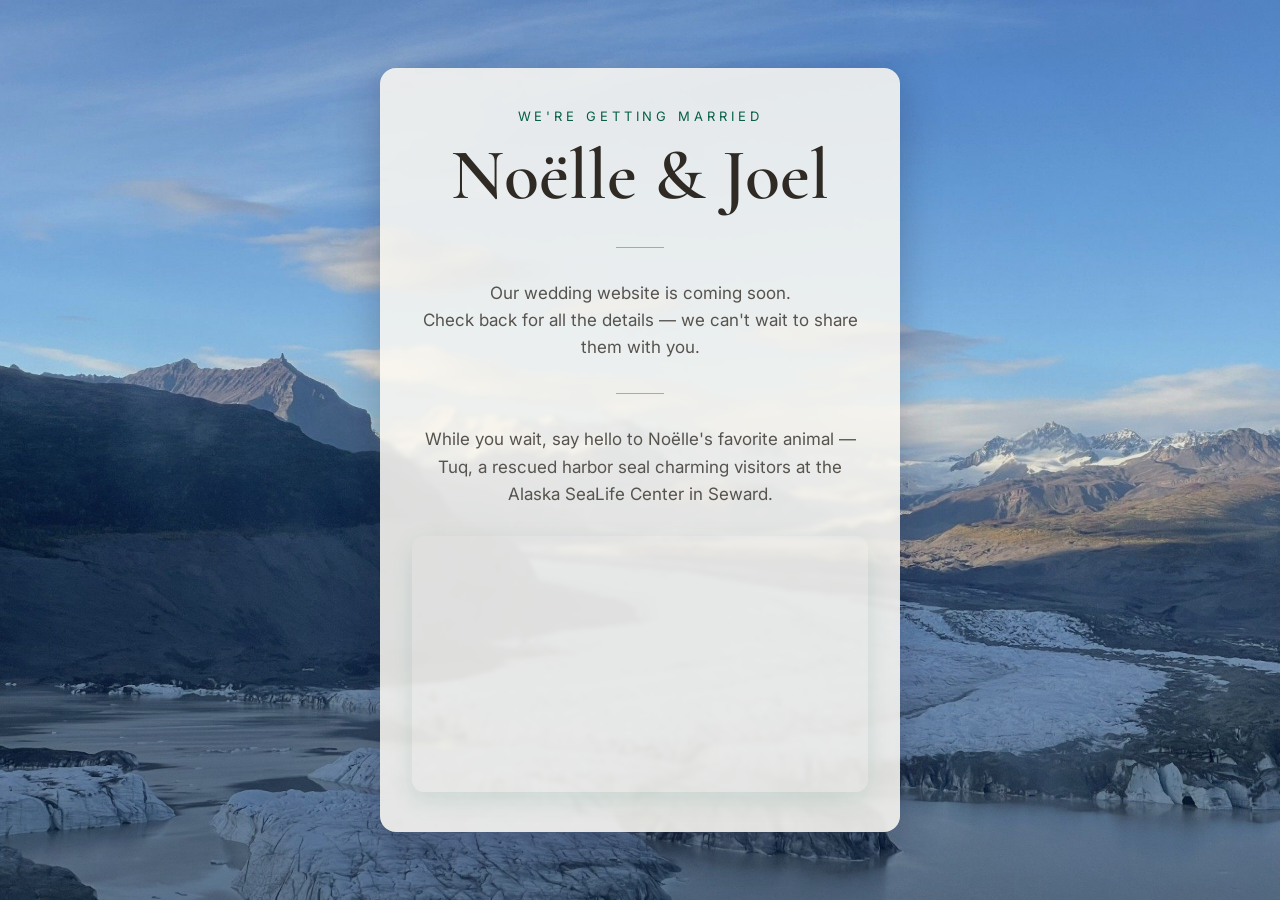
==== index.html @ d9c772d9 "Fix landscape/short-viewport overflow clipping" ====
<!DOCTYPE html>
<html lang="en">
<head>
<meta charset="UTF-8">
<meta name="viewport" content="width=device-width, initial-scale=1.0">
<title>Noëlle &amp; Joel</title>
<meta name="description" content="Our wedding website is coming soon.">
<link rel="preconnect" href="https://fonts.googleapis.com">
<link rel="preconnect" href="https://fonts.gstatic.com" crossorigin>
<link href="https://fonts.googleapis.com/css2?family=Cormorant+Garamond:wght@500;600&family=Inter:wght@400;500&display=swap" rel="stylesheet">
<link rel="icon" href="data:image/svg+xml,%3Csvg xmlns='http://www.w3.org/2000/svg' viewBox='0 0 100 100'%3E%3Ctext y='.9em' font-size='90'%3E%F0%9F%92%8D%3C/text%3E%3C/svg%3E">
<style>
  :root {
    --background: #3a3160;
    --foreground: #2f2a24;
    --accent: #065f46;
  }

  * {
    box-sizing: border-box;
  }

  html {
    height: 100%;
  }

  body {
    margin: 0;
    min-height: 100%;
    display: flex;
    align-items: center;
    justify-content: center;
    background-color: var(--background);
    background-image:
      linear-gradient(180deg, rgba(20, 30, 45, 0.15) 0%, rgba(20, 30, 45, 0.05) 40%, rgba(10, 15, 25, 0.35) 100%),
      url("images/glacier.jpg");
    background-size: cover, cover;
    background-position: center, center 55%;
    background-repeat: no-repeat, no-repeat;
    background-attachment: fixed, fixed;
    color: var(--foreground);
    font-family: 'Inter', sans-serif;
    text-align: center;
    padding: 24px;
  }

  main {
    max-width: 520px;
    width: 100%;
    background: rgba(250, 247, 242, 0.88);
    border-radius: 16px;
    padding: 40px 32px;
    box-shadow: 0 12px 40px rgba(20, 12, 40, 0.25);
    backdrop-filter: blur(2px);
  }

  /* Short/landscape viewports (e.g. a phone turned sideways): the card is
     often taller than the screen. Top-align instead of centering so the
     overflow scrolls naturally instead of clipping off-screen, and trim
     the padding/spacing so there's less to scroll through. */
  @media (max-height: 500px) {
    body {
      align-items: flex-start;
      background-attachment: scroll, scroll;
      padding: 16px;
    }

    main {
      margin: 8px auto;
      padding: 24px 20px;
    }

    h1 {
      font-size: clamp(2rem, 6vw, 3rem);
    }

    .tagline {
      margin-top: 16px;
    }

    .divider {
      margin: 20px auto;
    }

    .video-wrap {
      margin-top: 20px;
    }
  }

  /* iOS Safari handles `background-attachment: fixed` poorly on any touch
     device; use normal scrolling backgrounds there regardless of height. */
  @media (hover: none) and (pointer: coarse) {
    body {
      background-attachment: scroll, scroll;
    }
  }

  .eyebrow {
    margin: 0 0 12px;
    font-size: 13px;
    letter-spacing: 0.3em;
    text-transform: uppercase;
    color: var(--accent);
  }

  h1 {
    margin: 0;
    font-family: 'Cormorant Garamond', serif;
    font-weight: 600;
    font-size: clamp(2.75rem, 8vw, 4.5rem);
    line-height: 1.1;
  }

  .tagline {
    margin: 24px 0 0;
    font-size: 17px;
    line-height: 1.6;
    color: #57534e;
  }

  .divider {
    width: 48px;
    height: 1px;
    background: var(--accent);
    opacity: 0.4;
    margin: 32px auto;
  }

  .video-wrap {
    margin-top: 28px;
    border-radius: 12px;
    overflow: hidden;
    aspect-ratio: 16 / 9;
    box-shadow: 0 8px 24px rgba(6, 95, 70, 0.12);
  }

  .video-wrap iframe {
    width: 100%;
    height: 100%;
    border: 0;
    display: block;
  }
</style>
</head>
<body>
  <main>
    <p class="eyebrow">We're getting married</p>
    <h1>Noëlle &amp; Joel</h1>
    <div class="divider"></div>
    <p class="tagline">
      Our wedding website is coming soon.<br>
      Check back for all the details — we can't wait to share them with you.
    </p>

    <div class="divider"></div>
    <p class="tagline">
      While you wait, say hello to Noëlle's favorite animal — Tuq, a rescued
      harbor seal charming visitors at the Alaska SeaLife Center in Seward.
    </p>
    <div class="video-wrap">
      <iframe
        src="https://www.youtube.com/embed/R7MkkPvzpl0"
        title="Tuq the harbor seal at the Alaska SeaLife Center"
        allow="accelerometer; autoplay; clipboard-write; encrypted-media; gyroscope; picture-in-picture"
        allowfullscreen
      ></iframe>
    </div>
  </main>
</body>
</html>
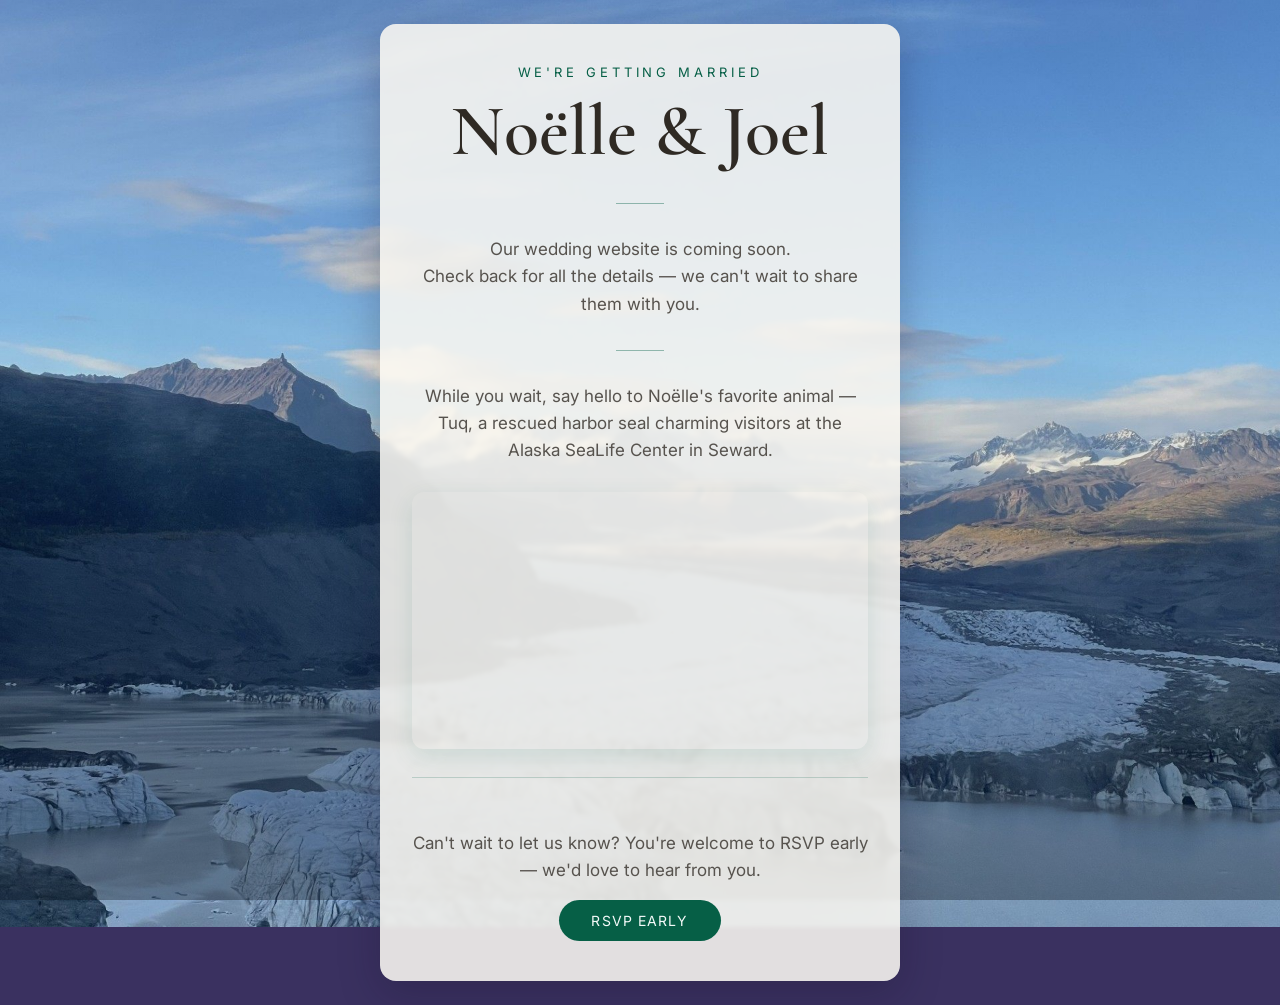
==== commit b4b2904a: "Add early RSVP form with plus-one/children fields and guidance text" ====
--- a/index.html
+++ b/index.html
@@ -9,138 +9,7 @@
 <link rel="preconnect" href="https://fonts.gstatic.com" crossorigin>
 <link href="https://fonts.googleapis.com/css2?family=Cormorant+Garamond:wght@500;600&family=Inter:wght@400;500&display=swap" rel="stylesheet">
 <link rel="icon" href="data:image/svg+xml,%3Csvg xmlns='http://www.w3.org/2000/svg' viewBox='0 0 100 100'%3E%3Ctext y='.9em' font-size='90'%3E%F0%9F%92%8D%3C/text%3E%3C/svg%3E">
-<style>
-  :root {
-    --background: #3a3160;
-    --foreground: #2f2a24;
-    --accent: #065f46;
-  }
-
-  * {
-    box-sizing: border-box;
-  }
-
-  html {
-    height: 100%;
-  }
-
-  body {
-    margin: 0;
-    min-height: 100%;
-    display: flex;
-    align-items: center;
-    justify-content: center;
-    background-color: var(--background);
-    background-image:
-      linear-gradient(180deg, rgba(20, 30, 45, 0.15) 0%, rgba(20, 30, 45, 0.05) 40%, rgba(10, 15, 25, 0.35) 100%),
-      url("images/glacier.jpg");
-    background-size: cover, cover;
-    background-position: center, center 55%;
-    background-repeat: no-repeat, no-repeat;
-    background-attachment: fixed, fixed;
-    color: var(--foreground);
-    font-family: 'Inter', sans-serif;
-    text-align: center;
-    padding: 24px;
-  }
-
-  main {
-    max-width: 520px;
-    width: 100%;
-    background: rgba(250, 247, 242, 0.88);
-    border-radius: 16px;
-    padding: 40px 32px;
-    box-shadow: 0 12px 40px rgba(20, 12, 40, 0.25);
-    backdrop-filter: blur(2px);
-  }
-
-  /* Short/landscape viewports (e.g. a phone turned sideways): the card is
-     often taller than the screen. Top-align instead of centering so the
-     overflow scrolls naturally instead of clipping off-screen, and trim
-     the padding/spacing so there's less to scroll through. */
-  @media (max-height: 500px) {
-    body {
-      align-items: flex-start;
-      background-attachment: scroll, scroll;
-      padding: 16px;
-    }
-
-    main {
-      margin: 8px auto;
-      padding: 24px 20px;
-    }
-
-    h1 {
-      font-size: clamp(2rem, 6vw, 3rem);
-    }
-
-    .tagline {
-      margin-top: 16px;
-    }
-
-    .divider {
-      margin: 20px auto;
-    }
-
-    .video-wrap {
-      margin-top: 20px;
-    }
-  }
-
-  /* iOS Safari handles `background-attachment: fixed` poorly on any touch
-     device; use normal scrolling backgrounds there regardless of height. */
-  @media (hover: none) and (pointer: coarse) {
-    body {
-      background-attachment: scroll, scroll;
-    }
-  }
-
-  .eyebrow {
-    margin: 0 0 12px;
-    font-size: 13px;
-    letter-spacing: 0.3em;
-    text-transform: uppercase;
-    color: var(--accent);
-  }
-
-  h1 {
-    margin: 0;
-    font-family: 'Cormorant Garamond', serif;
-    font-weight: 600;
-    font-size: clamp(2.75rem, 8vw, 4.5rem);
-    line-height: 1.1;
-  }
-
-  .tagline {
-    margin: 24px 0 0;
-    font-size: 17px;
-    line-height: 1.6;
-    color: #57534e;
-  }
-
-  .divider {
-    width: 48px;
-    height: 1px;
-    background: var(--accent);
-    opacity: 0.4;
-    margin: 32px auto;
-  }
-
-  .video-wrap {
-    margin-top: 28px;
-    border-radius: 12px;
-    overflow: hidden;
-    aspect-ratio: 16 / 9;
-    box-shadow: 0 8px 24px rgba(6, 95, 70, 0.12);
-  }
-
-  .video-wrap iframe {
-    width: 100%;
-    height: 100%;
-    border: 0;
-    display: block;
-  }
-</style>
+<link rel="stylesheet" href="styles.css">
 </head>
 <body>
   <main>
@@ -165,6 +34,14 @@
         allowfullscreen
       ></iframe>
     </div>
+
+    <div class="rsvp-callout">
+      <p class="tagline">
+        Can't wait to let us know? You're welcome to RSVP early —
+        we'd love to hear from you.
+      </p>
+      <a class="button" href="rsvp.html">RSVP Early</a>
+    </div>
   </main>
 </body>
 </html>
--- a/styles.css
+++ b/styles.css
@@ -0,0 +1,296 @@
+:root {
+  --background: #3a3160;
+  --foreground: #2f2a24;
+  --accent: #065f46;
+}
+
+* {
+  box-sizing: border-box;
+}
+
+html {
+  height: 100%;
+}
+
+body {
+  margin: 0;
+  min-height: 100%;
+  display: flex;
+  align-items: center;
+  justify-content: center;
+  background-color: var(--background);
+  background-image:
+    linear-gradient(180deg, rgba(20, 30, 45, 0.15) 0%, rgba(20, 30, 45, 0.05) 40%, rgba(10, 15, 25, 0.35) 100%),
+    url("images/glacier.jpg");
+  background-size: cover, cover;
+  background-position: center, center 55%;
+  background-repeat: no-repeat, no-repeat;
+  background-attachment: fixed, fixed;
+  color: var(--foreground);
+  font-family: 'Inter', sans-serif;
+  text-align: center;
+  padding: 24px;
+}
+
+main {
+  max-width: 520px;
+  width: 100%;
+  background: rgba(250, 247, 242, 0.88);
+  border-radius: 16px;
+  padding: 40px 32px;
+  box-shadow: 0 12px 40px rgba(20, 12, 40, 0.25);
+  backdrop-filter: blur(2px);
+}
+
+/* Short/landscape viewports (e.g. a phone turned sideways): the card is
+   often taller than the screen. Top-align instead of centering so the
+   overflow scrolls naturally instead of clipping off-screen, and trim
+   the padding/spacing so there's less to scroll through. */
+@media (max-height: 500px) {
+  body {
+    align-items: flex-start;
+    background-attachment: scroll, scroll;
+    padding: 16px;
+  }
+
+  main {
+    margin: 8px auto;
+    padding: 24px 20px;
+  }
+
+  h1 {
+    font-size: clamp(2rem, 6vw, 3rem);
+  }
+
+  .tagline {
+    margin-top: 16px;
+  }
+
+  .divider {
+    margin: 20px auto;
+  }
+
+  .video-wrap {
+    margin-top: 20px;
+  }
+}
+
+/* iOS Safari handles `background-attachment: fixed` poorly on any touch
+   device; use normal scrolling backgrounds there regardless of height. */
+@media (hover: none) and (pointer: coarse) {
+  body {
+    background-attachment: scroll, scroll;
+  }
+}
+
+.eyebrow {
+  margin: 0 0 12px;
+  font-size: 13px;
+  letter-spacing: 0.3em;
+  text-transform: uppercase;
+  color: var(--accent);
+}
+
+h1 {
+  margin: 0;
+  font-family: 'Cormorant Garamond', serif;
+  font-weight: 600;
+  font-size: clamp(2.75rem, 8vw, 4.5rem);
+  line-height: 1.1;
+}
+
+.tagline {
+  margin: 24px 0 0;
+  font-size: 17px;
+  line-height: 1.6;
+  color: #57534e;
+}
+
+.divider {
+  width: 48px;
+  height: 1px;
+  background: var(--accent);
+  opacity: 0.4;
+  margin: 32px auto;
+}
+
+.note {
+  margin: 16px 0 0;
+  padding: 12px 16px;
+  font-size: 14px;
+  line-height: 1.5;
+  color: var(--accent);
+  background: rgba(6, 95, 70, 0.08);
+  border-radius: 8px;
+}
+
+.video-wrap {
+  margin-top: 28px;
+  border-radius: 12px;
+  overflow: hidden;
+  aspect-ratio: 16 / 9;
+  box-shadow: 0 8px 24px rgba(6, 95, 70, 0.12);
+}
+
+.video-wrap iframe {
+  width: 100%;
+  height: 100%;
+  border: 0;
+  display: block;
+}
+
+/* RSVP early callout block on the home page */
+.rsvp-callout {
+  margin-top: 28px;
+  padding-top: 28px;
+  border-top: 1px solid rgba(6, 95, 70, 0.2);
+}
+
+.button {
+  display: inline-block;
+  margin-top: 16px;
+  padding: 12px 32px;
+  border-radius: 999px;
+  background: var(--accent);
+  color: #f4faf9;
+  font-size: 14px;
+  letter-spacing: 0.08em;
+  text-transform: uppercase;
+  text-decoration: none;
+  transition: background-color 0.15s ease;
+}
+
+.button:hover {
+  background: #054a37;
+}
+
+.back-link {
+  display: inline-block;
+  margin-bottom: 20px;
+  font-size: 13px;
+  letter-spacing: 0.05em;
+  color: #57534e;
+  text-decoration: none;
+}
+
+.back-link:hover {
+  color: var(--accent);
+}
+
+/* RSVP form */
+.field {
+  text-align: left;
+  margin-top: 20px;
+}
+
+.field label {
+  display: block;
+  font-size: 13px;
+  font-weight: 500;
+  letter-spacing: 0.03em;
+  color: #44403c;
+  margin-bottom: 6px;
+}
+
+.field .hint {
+  margin: 0 0 8px;
+  font-size: 13px;
+  line-height: 1.4;
+  color: #78716c;
+}
+
+.field input[type="text"],
+.field input[type="email"],
+.field input[type="tel"],
+.field textarea {
+  width: 100%;
+  padding: 10px 14px;
+  font-size: 15px;
+  font-family: inherit;
+  color: var(--foreground);
+  background: #ffffff;
+  border: 1px solid #d6d3d1;
+  border-radius: 8px;
+}
+
+.field input:focus,
+.field textarea:focus {
+  outline: none;
+  border-color: var(--accent);
+}
+
+.field textarea {
+  resize: vertical;
+  min-height: 90px;
+}
+
+.rsvp-choices {
+  display: flex;
+  gap: 10px;
+  margin-top: 8px;
+}
+
+.rsvp-choices input[type="radio"] {
+  position: absolute;
+  opacity: 0;
+  width: 0;
+  height: 0;
+}
+
+.rsvp-choices label {
+  flex: 1;
+  margin: 0;
+  padding: 12px 0;
+  text-align: center;
+  border: 1px solid #d6d3d1;
+  border-radius: 8px;
+  font-size: 14px;
+  font-weight: 500;
+  cursor: pointer;
+  transition: all 0.15s ease;
+}
+
+.rsvp-choices input[type="radio"]:checked + label {
+  background: var(--accent);
+  border-color: var(--accent);
+  color: #f4faf9;
+}
+
+.submit-button {
+  width: 100%;
+  margin-top: 28px;
+  padding: 14px;
+  border: none;
+  border-radius: 999px;
+  background: var(--accent);
+  color: #f4faf9;
+  font-size: 14px;
+  letter-spacing: 0.08em;
+  text-transform: uppercase;
+  cursor: pointer;
+  transition: background-color 0.15s ease;
+}
+
+.submit-button:hover {
+  background: #054a37;
+}
+
+.confirmation {
+  margin-top: 20px;
+  padding: 16px;
+  border-radius: 8px;
+  background: rgba(6, 95, 70, 0.1);
+  color: var(--accent);
+  font-size: 15px;
+  display: none;
+}
+
+.confirmation.visible {
+  display: block;
+}
+
+form.submitted .field,
+form.submitted .rsvp-choices,
+form.submitted .submit-button {
+  display: none;
+}
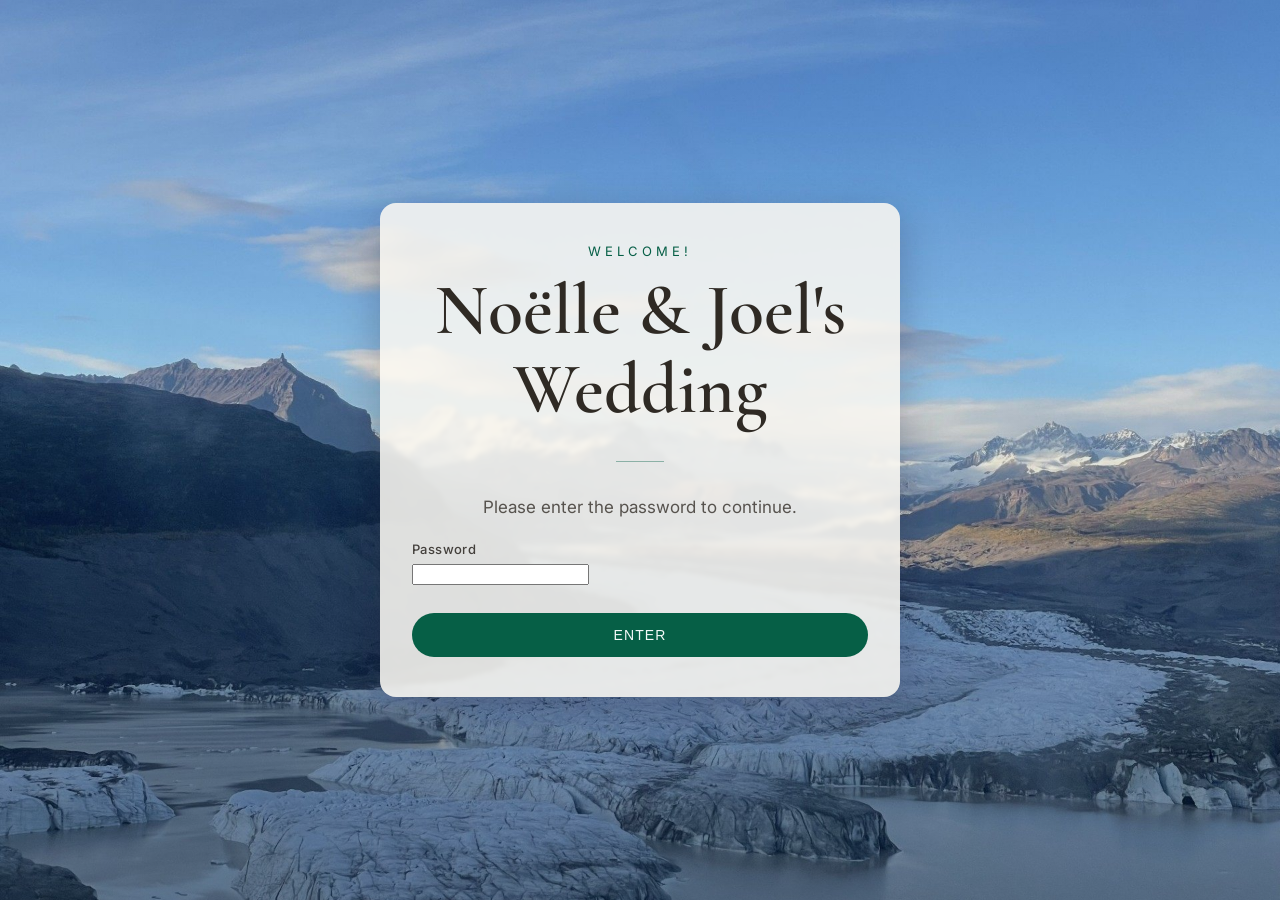
==== commit 90acf4c0: "Add password gate for site access" ====
--- a/index.html
+++ b/index.html
@@ -12,7 +12,24 @@
 <link rel="stylesheet" href="styles.css">
 </head>
 <body>
-  <main>
+<script src="auth.js"></script>
+
+  <div id="gate" class="card">
+    <p class="eyebrow">Welcome!</p>
+    <h1>Noëlle &amp; Joel's Wedding</h1>
+    <div class="divider"></div>
+    <p class="tagline">Please enter the password to continue.</p>
+    <form id="gate-form">
+      <div class="field">
+        <label for="gate-password">Password</label>
+        <input type="password" id="gate-password" name="password" required autocomplete="current-password">
+      </div>
+      <button type="submit" class="submit-button">Enter</button>
+    </form>
+    <p class="confirmation error" id="gate-error">Incorrect password — please try again.</p>
+  </div>
+
+  <main id="site-content" class="card">
     <p class="eyebrow">We're getting married</p>
     <h1>Noëlle &amp; Joel</h1>
     <div class="divider"></div>
--- a/styles.css
+++ b/styles.css
@@ -32,7 +32,7 @@
   padding: 24px;
 }
 
-main {
+.card {
   max-width: 520px;
   width: 100%;
   background: rgba(250, 247, 242, 0.88);
@@ -40,6 +40,22 @@
   padding: 40px 32px;
   box-shadow: 0 12px 40px rgba(20, 12, 40, 0.25);
   backdrop-filter: blur(2px);
+}
+
+/* Password gate: fail-closed by default (hidden real content, visible
+   gate) so there's no flash of the real page before the unlock check
+   in auth.js runs. body.unlocked is added once the right password has
+   been entered (or was already entered earlier this browser session). */
+#site-content {
+  display: none;
+}
+
+body.unlocked #site-content {
+  display: block;
+}
+
+body.unlocked #gate {
+  display: none;
 }
 
 /* Short/landscape viewports (e.g. a phone turned sideways): the card is
@@ -53,7 +69,7 @@
     padding: 16px;
   }
 
-  main {
+  .card {
     margin: 8px auto;
     padding: 24px 20px;
   }
@@ -289,6 +305,11 @@
   display: block;
 }
 
+.confirmation.error {
+  background: rgba(185, 28, 28, 0.1);
+  color: #b91c1c;
+}
+
 form.submitted .field,
 form.submitted .rsvp-choices,
 form.submitted .submit-button {
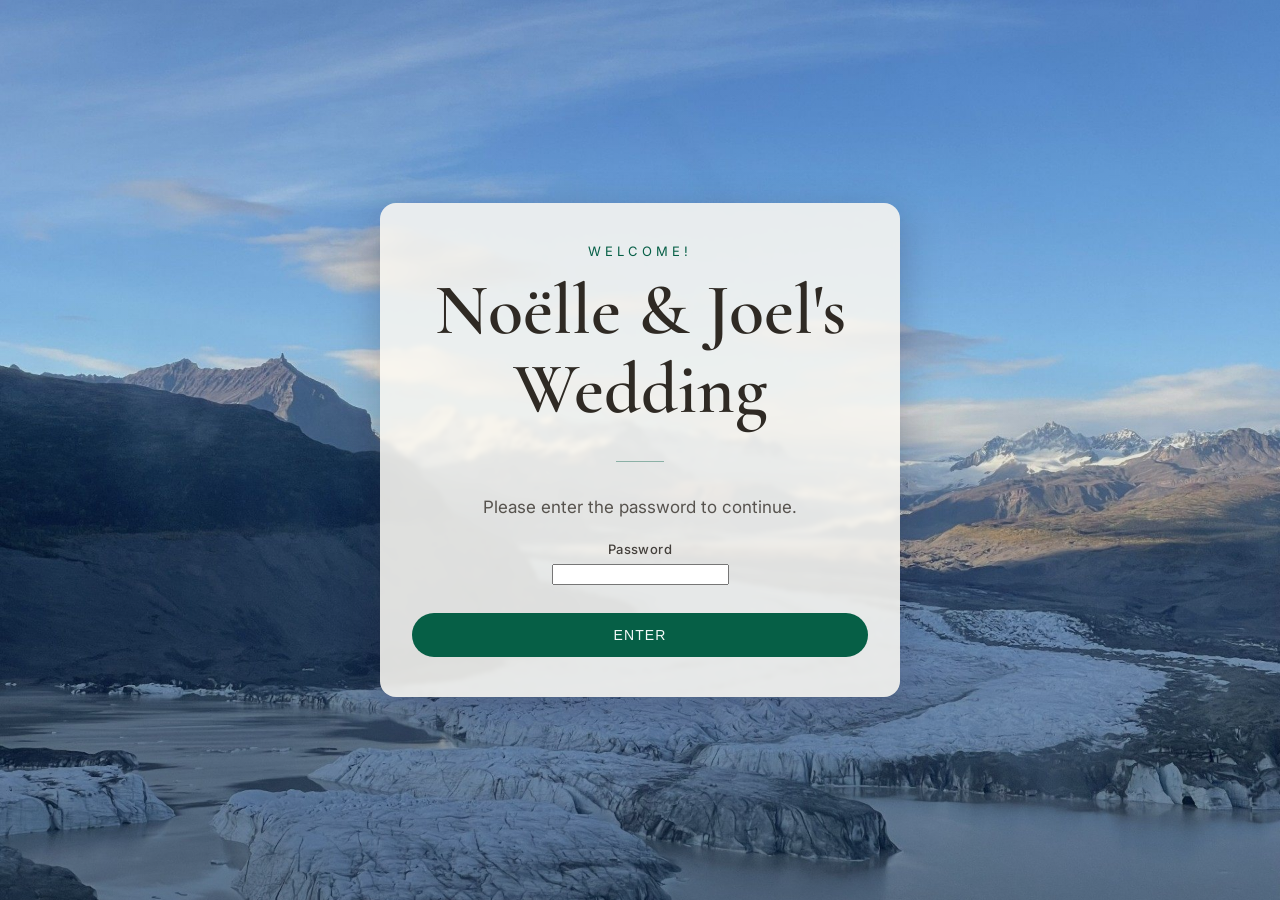
==== commit 157d20bc: "Add Where to Stay page with hotel map, neighborhood guidance, and room block banner" ====
--- a/index.html
+++ b/index.html
@@ -59,6 +59,13 @@
       </p>
       <a class="button" href="rsvp.html">RSVP Early</a>
     </div>
+
+    <div class="rsvp-callout">
+      <p class="tagline">
+        Making travel plans? Take a look at our lodging recommendations.
+      </p>
+      <a class="button" href="stay.html">Where to Stay</a>
+    </div>
   </main>
 </body>
 </html>
--- a/styles.css
+++ b/styles.css
@@ -155,11 +155,111 @@
   display: block;
 }
 
-/* RSVP early callout block on the home page */
+/* RSVP early / where to stay callout blocks on the home page */
 .rsvp-callout {
   margin-top: 28px;
   padding-top: 28px;
   border-top: 1px solid rgba(6, 95, 70, 0.2);
+}
+
+/* Where to Stay page */
+#map {
+  margin-top: 12px;
+  height: 320px;
+  width: 100%;
+  border-radius: 10px;
+  border: 1px solid #e7e5e4;
+}
+
+.leaflet-popup-content {
+  font-family: 'Inter', sans-serif;
+  font-size: 13px;
+}
+
+.ring-icon {
+  background: transparent;
+  border: none;
+}
+
+.ring-marker {
+  display: flex;
+  align-items: center;
+  justify-content: center;
+  width: 40px;
+  height: 40px;
+  font-size: 22px;
+  background: #ffffff;
+  border: 3px solid #b91c1c;
+  border-radius: 50%;
+  box-shadow: 0 2px 8px rgba(0, 0, 0, 0.45);
+}
+
+
+.stay-list {
+  list-style: none;
+  margin: 28px 0 0;
+  padding: 0;
+  display: flex;
+  flex-direction: column;
+  gap: 14px;
+}
+
+.stay-item {
+  text-align: left;
+  padding: 16px 20px;
+  border: 1px solid #e7e5e4;
+  border-radius: 10px;
+  background: rgba(255, 255, 255, 0.5);
+}
+
+.stay-item h3 {
+  margin: 0;
+  font-family: 'Cormorant Garamond', serif;
+  font-size: 22px;
+  font-weight: 600;
+  color: var(--foreground);
+}
+
+.stay-note {
+  margin: 4px 0 0;
+  font-size: 14px;
+  color: #78716c;
+}
+
+.stay-link {
+  display: inline-block;
+  margin-top: 8px;
+  font-size: 13px;
+  font-weight: 500;
+  letter-spacing: 0.03em;
+  text-transform: uppercase;
+  color: var(--accent);
+  text-decoration: none;
+}
+
+.stay-link:hover {
+  text-decoration: underline;
+}
+
+.banner {
+  margin: 20px 0;
+  padding: 16px 20px;
+  background: #fef3c7;
+  border: 2px solid #d97706;
+  border-radius: 10px;
+  font-size: 15px;
+  font-weight: 500;
+  line-height: 1.5;
+  color: #92400e;
+  text-align: center;
+}
+
+.section-heading {
+  margin: 0;
+  font-family: 'Cormorant Garamond', serif;
+  font-weight: 600;
+  font-size: 26px;
+  color: var(--foreground);
 }
 
 .button {
@@ -191,6 +291,17 @@
 
 .back-link:hover {
   color: var(--accent);
+}
+
+/* Password gate: center the field under the welcome text instead of the
+   left-aligned layout the full RSVP form uses. */
+#gate .field {
+  text-align: center;
+}
+
+#gate .field input {
+  max-width: 240px;
+  margin: 0 auto;
 }
 
 /* RSVP form */
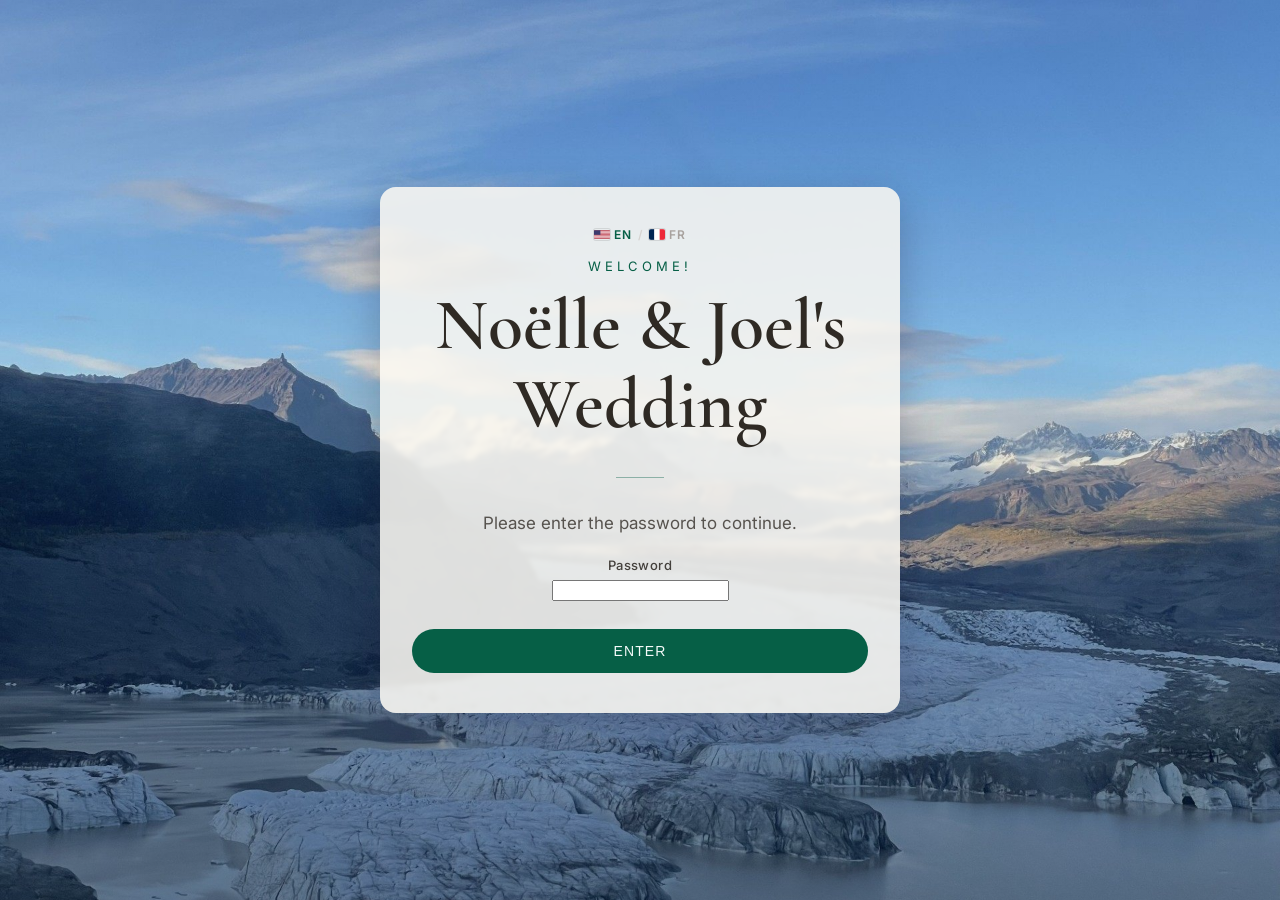
==== commit fe65c468: "Add French translation with language toggle Adds index-fr.html, rsvp-fr.html, stay-fr.html, and sche" ====
--- a/index.html
+++ b/index.html
@@ -15,6 +15,9 @@
 <script src="auth.js"></script>
 
   <div id="gate" class="card">
+    <div class="lang-toggle">
+      <a href="index.html" class="lang-current"><img class="flag" src="images/flag-us.svg" alt="">EN</a><span>/</span><a href="index-fr.html"><img class="flag" src="images/flag-fr.svg" alt="">FR</a>
+    </div>
     <p class="eyebrow">Welcome!</p>
     <h1>Noëlle &amp; Joel's Wedding</h1>
     <div class="divider"></div>
@@ -30,27 +33,16 @@
   </div>
 
   <main id="site-content" class="card">
+    <div class="lang-toggle">
+      <a href="index.html" class="lang-current"><img class="flag" src="images/flag-us.svg" alt="">EN</a><span>/</span><a href="index-fr.html"><img class="flag" src="images/flag-fr.svg" alt="">FR</a>
+    </div>
     <p class="eyebrow">We're getting married</p>
     <h1>Noëlle &amp; Joel</h1>
     <div class="divider"></div>
     <p class="tagline">
-      Our wedding website is coming soon.<br>
-      Check back for all the details — we can't wait to share them with you.
+      This site is still under construction — we're adding details as we
+      go, so check back often as the big day gets closer.
     </p>
-
-    <div class="divider"></div>
-    <p class="tagline">
-      While you wait, say hello to Noëlle's favorite animal — Tuq, a rescued
-      harbor seal charming visitors at the Alaska SeaLife Center in Seward.
-    </p>
-    <div class="video-wrap">
-      <iframe
-        src="https://www.youtube.com/embed/R7MkkPvzpl0"
-        title="Tuq the harbor seal at the Alaska SeaLife Center"
-        allow="accelerometer; autoplay; clipboard-write; encrypted-media; gyroscope; picture-in-picture"
-        allowfullscreen
-      ></iframe>
-    </div>
 
     <div class="rsvp-callout">
       <p class="tagline">
@@ -66,6 +58,27 @@
       </p>
       <a class="button" href="stay.html">Where to Stay</a>
     </div>
+
+    <div class="rsvp-callout">
+      <p class="tagline">
+        Wondering what the weekend looks like? Check out the schedule.
+      </p>
+      <a class="button" href="schedule.html">Schedule</a>
+    </div>
+
+    <div class="divider"></div>
+    <p class="tagline">
+      While you wait, say hello to Noëlle's favorite animal — Tuq, a rescued
+      harbor seal charming visitors at the Alaska SeaLife Center in Seward.
+    </p>
+    <div class="video-wrap">
+      <iframe
+        src="https://www.youtube.com/embed/R7MkkPvzpl0"
+        title="Tuq the harbor seal at the Alaska SeaLife Center"
+        allow="accelerometer; autoplay; clipboard-write; encrypted-media; gyroscope; picture-in-picture"
+        allowfullscreen
+      ></iframe>
+    </div>
   </main>
 </body>
 </html>
--- a/styles.css
+++ b/styles.css
@@ -107,6 +107,45 @@
   color: var(--accent);
 }
 
+.lang-toggle {
+  display: flex;
+  justify-content: center;
+  gap: 6px;
+  margin: 0 0 16px;
+  font-size: 12px;
+  font-weight: 600;
+  letter-spacing: 0.06em;
+  text-transform: uppercase;
+}
+
+.lang-toggle a {
+  display: inline-flex;
+  align-items: center;
+  gap: 4px;
+  color: #a8a29e;
+  text-decoration: none;
+}
+
+.lang-toggle .flag {
+  width: 16px;
+  height: 11px;
+  border-radius: 2px;
+  box-shadow: 0 0 0 1px rgba(0, 0, 0, 0.1);
+}
+
+.lang-toggle a:hover {
+  color: var(--accent);
+}
+
+.lang-toggle a.lang-current {
+  color: var(--accent);
+  pointer-events: none;
+}
+
+.lang-toggle span {
+  color: #d6d3d1;
+}
+
 h1 {
   margin: 0;
   font-family: 'Cormorant Garamond', serif;
